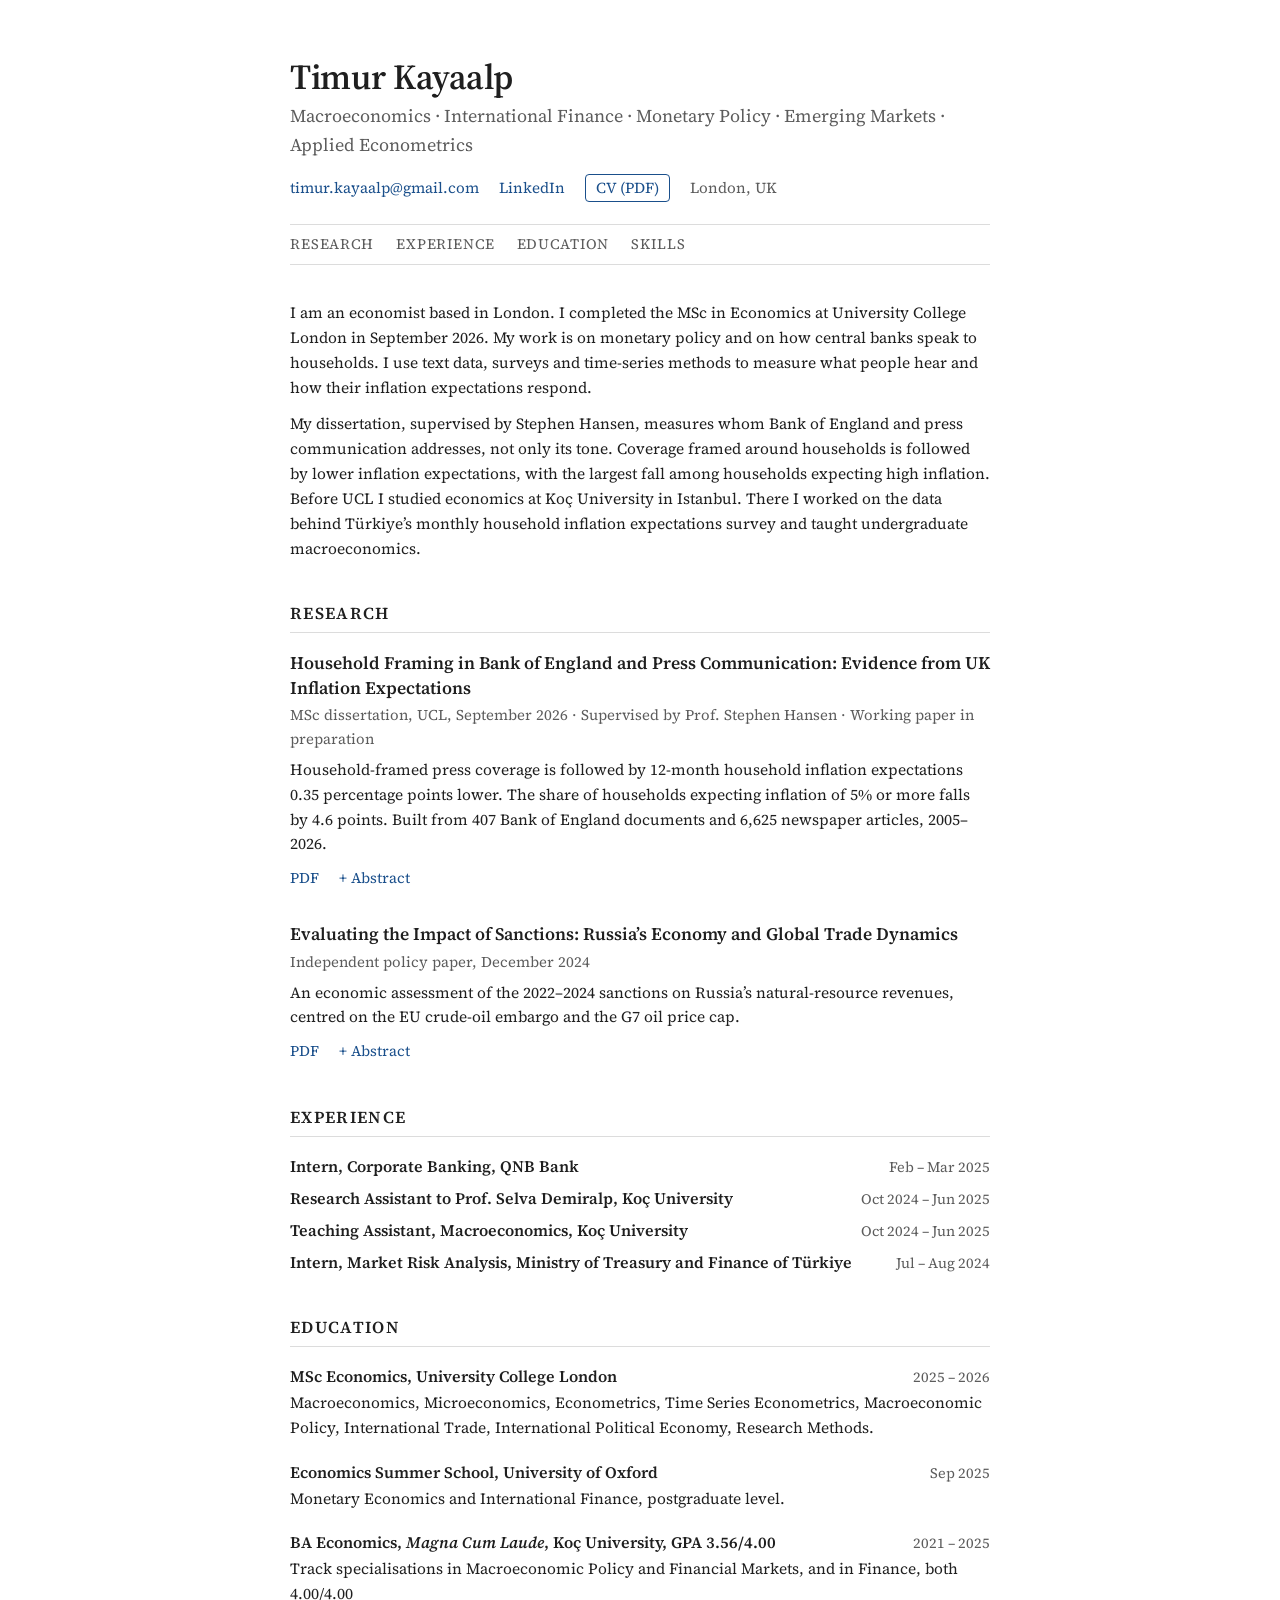
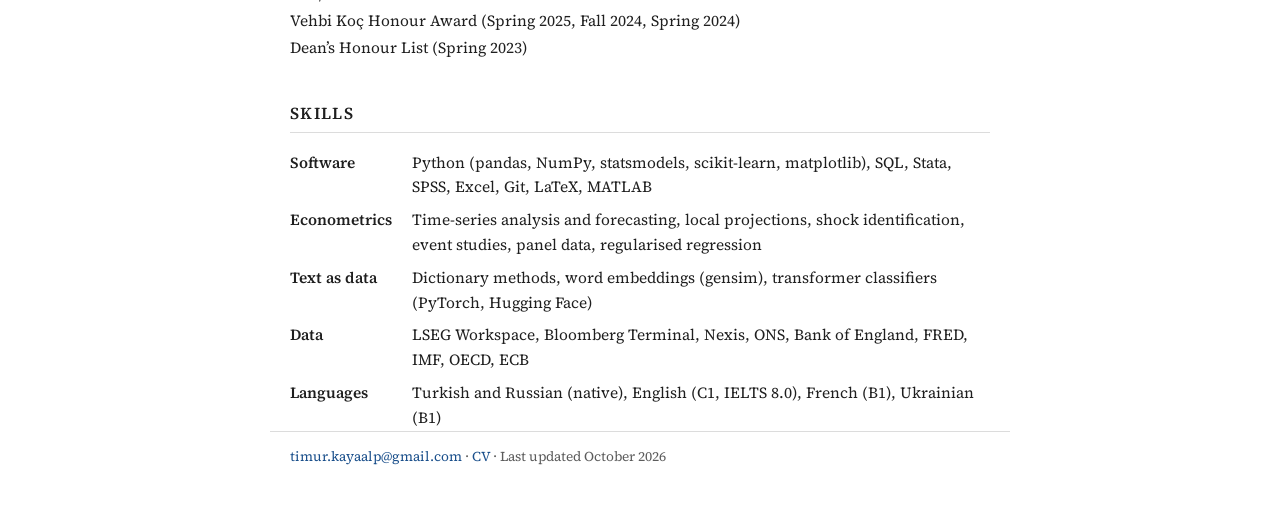
==== index.html @ c1210255 "Shorter experience entries, newest-first order, BA details on separate lines, smaller body text Co-A" ====
<!doctype html>
<html lang="en-GB">
<head>
<meta charset="utf-8">
<meta name="viewport" content="width=device-width, initial-scale=1">
<title>Timur Kayaalp | Economist</title>
<meta name="description" content="Timur Kayaalp, economist in London. MSc Economics, UCL. Research on central bank communication, household inflation expectations and applied time-series econometrics.">
<meta name="author" content="Timur Kayaalp">
<link rel="canonical" href="https://timurkayaalp.com/">
<link rel="icon" href="favicon.svg" type="image/svg+xml">

<meta property="og:type" content="profile">
<meta property="og:title" content="Timur Kayaalp | Economist">
<meta property="og:description" content="MSc Economics, UCL. Research on central bank communication and household inflation expectations.">
<meta property="og:url" content="https://timurkayaalp.com/">
<meta property="og:site_name" content="Timur Kayaalp">
<meta property="og:locale" content="en_GB">
<meta name="twitter:card" content="summary">

<script type="application/ld+json">
{
  "@context": "https://schema.org",
  "@type": "Person",
  "name": "Timur Kayaalp",
  "url": "https://timurkayaalp.com/",
  "email": "mailto:timur.kayaalp@gmail.com",
  "jobTitle": "Economist",
  "address": { "@type": "PostalAddress", "addressLocality": "London", "addressCountry": "GB" },
  "alumniOf": [
    { "@type": "CollegeOrUniversity", "name": "University College London" },
    { "@type": "CollegeOrUniversity", "name": "Koç University" }
  ],
  "knowsAbout": ["Macroeconomics", "Monetary policy", "Central bank communication", "Inflation expectations", "Applied econometrics", "Emerging markets"],
  "sameAs": ["https://www.linkedin.com/in/timurkayaalp/"]
}
</script>

<link rel="preconnect" href="https://fonts.googleapis.com">
<link rel="preconnect" href="https://fonts.gstatic.com" crossorigin>
<link href="https://fonts.googleapis.com/css2?family=Source+Serif+4:ital,opsz,wght@0,8..60,400;0,8..60,600;1,8..60,400&display=swap" rel="stylesheet">
<link rel="stylesheet" href="style.css">
</head>
<body>
<a class="skip" href="#main">Skip to content</a>

<header class="site-header">
  <div class="wrap">
    <h1>Timur Kayaalp</h1>
    <p class="tagline">Macroeconomics &middot; International Finance &middot; Monetary Policy &middot; Emerging Markets &middot; Applied Econometrics</p>
    <ul class="contact">
      <li><a href="mailto:timur.kayaalp@gmail.com">timur.kayaalp@gmail.com</a></li>
      <li><a href="https://www.linkedin.com/in/timurkayaalp/">LinkedIn</a></li>
      <li><a class="button" href="cv/Kayaalp_Timur_CV.pdf">CV (PDF)</a></li>
      <li class="place">London, UK</li>
    </ul>
    <nav aria-label="Sections">
      <a href="#research">Research</a>
      <a href="#experience">Experience</a>
      <a href="#education">Education</a>
      <a href="#skills">Skills</a>
    </nav>
  </div>
</header>

<main id="main" class="wrap">

<section id="about" aria-label="About">
  <p>I am an economist based in London. I completed the MSc in Economics at University College London in September 2026. My work is on monetary policy and on how central banks speak to households. I use text data, surveys and time-series methods to measure what people hear and how their inflation expectations respond.</p>
  <p>My dissertation, supervised by Stephen Hansen, measures whom Bank of England and press communication addresses, not only its tone. Coverage framed around households is followed by lower inflation expectations, with the largest fall among households expecting high inflation. Before UCL I studied economics at Ko&ccedil; University in Istanbul. There I worked on the data behind T&uuml;rkiye&rsquo;s monthly household inflation expectations survey and taught undergraduate macroeconomics.</p>
</section>

<section id="research">
  <h2>Research</h2>

  <article class="paper">
    <h3><a href="papers/Kayaalp_2026_Household-Framing.pdf">Household Framing in Bank of England and Press Communication: Evidence from UK Inflation Expectations</a></h3>
    <p class="meta">MSc dissertation, UCL, September 2026 &middot; Supervised by Prof. Stephen Hansen &middot; Working paper in preparation</p>
    <p class="summary">Household-framed press coverage is followed by 12-month household inflation expectations 0.35 percentage points lower. The share of households expecting inflation of 5% or more falls by 4.6 points. Built from 407 Bank of England documents and 6,625 newspaper articles, 2005&ndash;2026.</p>
    <p class="links"><a href="papers/Kayaalp_2026_Household-Framing.pdf">PDF</a></p>
    <details>
      <summary>Abstract</summary>
      <p>Between 2005 and 2026 the mean UK household inflation expectation was 2.97% against realised inflation of 2.89%. Behind that mean, 22% of households expected inflation above 5%. Anchoring is therefore a property of the average household and not of the distribution behind it. This dissertation measures the audience a message addresses, not only its hawkish or dovish direction. Four measures are built from Bank of England documents and 6,625 newspaper articles across five national titles, monthly from November 2005 to July 2026, and their surprise component is traced through lag-augmented local projections, identified with a policy shock built on the Committee&rsquo;s own projections and a sign rotation that separates stance from information.</p>
      <p>The audience measures move household expectations, while the direction measures do not. Household-framed press coverage is followed by expectations 0.35 percentage points lower a year ahead, and Bank text by 0.26. The response is concentrated in the tails: framing shrinks the share expecting 5% or more by 4.6 points. The effect is largest when coverage is light, falling from 0.68 to 0.12 percentage points as attention rises.</p>
    </details>
  </article>

  <article class="paper">
    <h3><a href="papers/Kayaalp_2024_Sanctions.pdf">Evaluating the Impact of Sanctions: Russia&rsquo;s Economy and Global Trade Dynamics</a></h3>
    <p class="meta">Independent policy paper, December 2024</p>
    <p class="summary">An economic assessment of the 2022&ndash;2024 sanctions on Russia&rsquo;s natural-resource revenues, centred on the EU crude-oil embargo and the G7 oil price cap.</p>
    <p class="links"><a href="papers/Kayaalp_2024_Sanctions.pdf">PDF</a></p>
    <details>
      <summary>Abstract</summary>
      <p>This paper assesses how effective the 2022&ndash;2024 sanctions have been in reducing natural-resource revenues, focusing on the EU crude-oil embargo and the G7 oil price cap alongside SWIFT exclusions and export controls. It traces the macroeconomic adjustment, from the exchange rate and the policy-rate path to fiscal stimulus and the rerouting of energy exports to new markets. Broad measures lose force once markets adjust, while targeted instruments such as the price cap are easier to enforce. The paper sets out ways to strengthen the price-cap mechanism through shipping and insurance regulation, the level of the cap and enforcement.</p>
    </details>
  </article>
</section>

<section id="experience">
  <h2>Experience</h2>

  <div class="entry">
    <div class="entry-head">
      <h3>Intern, Corporate Banking, QNB Bank</h3>
      <span class="when">Feb &ndash; Mar 2025</span>
    </div>
  </div>

  <div class="entry">
    <div class="entry-head">
      <h3>Research Assistant to Prof. Selva Demiralp, Ko&ccedil; University</h3>
      <span class="when">Oct 2024 &ndash; Jun 2025</span>
    </div>
  </div>

  <div class="entry">
    <div class="entry-head">
      <h3>Teaching Assistant, Macroeconomics, Ko&ccedil; University</h3>
      <span class="when">Oct 2024 &ndash; Jun 2025</span>
    </div>
  </div>

  <div class="entry">
    <div class="entry-head">
      <h3>Intern, Market Risk Analysis, Ministry of Treasury and Finance of T&uuml;rkiye</h3>
      <span class="when">Jul &ndash; Aug 2024</span>
    </div>
  </div>
</section>

<section id="education">
  <h2>Education</h2>

  <div class="entry">
    <div class="entry-head">
      <h3>MSc Economics, University College London</h3>
      <span class="when">2025 &ndash; 2026</span>
    </div>
    <p>Macroeconomics, Microeconomics, Econometrics, Time Series Econometrics, Macroeconomic Policy, International Trade, International Political Economy, Research Methods.</p>
  </div>

  <div class="entry">
    <div class="entry-head">
      <h3>Economics Summer School, University of Oxford</h3>
      <span class="when">Sep 2025</span>
    </div>
    <p>Monetary Economics and International Finance, postgraduate level.</p>
  </div>

  <div class="entry">
    <div class="entry-head">
      <h3>BA Economics, <em>Magna Cum Laude</em>, Ko&ccedil; University, GPA 3.56/4.00</h3>
      <span class="when">2021 &ndash; 2025</span>
    </div>
    <p>Track specialisations in Macroeconomic Policy and Financial Markets, and in Finance, both 4.00/4.00</p>
    <p>Vehbi Ko&ccedil; Honour Award (Spring 2025, Fall 2024, Spring 2024)</p>
    <p>Dean&rsquo;s Honour List (Spring 2023)</p>
  </div>
</section>

<section id="skills">
  <h2>Skills</h2>
  <dl class="skills">
    <dt>Software</dt>
    <dd>Python (pandas, NumPy, statsmodels, scikit-learn, matplotlib), SQL, Stata, SPSS, Excel, Git, LaTeX, MATLAB</dd>
    <dt>Econometrics</dt>
    <dd>Time-series analysis and forecasting, local projections, shock identification, event studies, panel data, regularised regression</dd>
    <dt>Text as data</dt>
    <dd>Dictionary methods, word embeddings (gensim), transformer classifiers (PyTorch, Hugging Face)</dd>
    <dt>Data</dt>
    <dd>LSEG Workspace, Bloomberg Terminal, Nexis, ONS, Bank of England, FRED, IMF, OECD, ECB</dd>
    <dt>Languages</dt>
    <dd>Turkish and Russian (native), English (C1, IELTS 8.0), French (B1), Ukrainian (B1)</dd>
  </dl>
</section>

</main>

<footer class="wrap">
  <p><a href="mailto:timur.kayaalp@gmail.com">timur.kayaalp@gmail.com</a> &middot; <a href="cv/Kayaalp_Timur_CV.pdf">CV</a> &middot; Last updated October 2026</p>
</footer>

</body>
</html>
---- style.css ----
:root {
  --text: #1f1f1f;
  --muted: #5c5c5c;
  --link: #1a4f8b;
  --link-hover: #0f3460;
  --rule: #dcdcdc;
  --bg: #ffffff;
  --panel: #f6f5f2;
  --focus: #e0a526;
}
@media (prefers-color-scheme: dark) {
  :root {
    --text: #e6e6e6;
    --muted: #a6a6a6;
    --link: #8db8ea;
    --link-hover: #b9d4f3;
    --rule: #383838;
    --bg: #161616;
    --panel: #1f1f1f;
    --focus: #e0a526;
  }
}

* { box-sizing: border-box; }

html { scroll-behavior: smooth; }
@media (prefers-reduced-motion: reduce) {
  html { scroll-behavior: auto; }
}

body {
  margin: 0;
  background: var(--bg);
  color: var(--text);
  font-family: "Source Serif 4", Georgia, "Times New Roman", serif;
  font-size: 18px;
  line-height: 1.6;
  -webkit-text-size-adjust: 100%;
}

.wrap {
  max-width: 740px;
  margin: 0 auto;
  padding-left: 20px;
  padding-right: 20px;
}

a { color: var(--link); text-decoration: none; }
a:hover { color: var(--link-hover); text-decoration: underline; text-underline-offset: 2px; }
a:focus-visible, summary:focus-visible {
  outline: 2px solid var(--focus);
  outline-offset: 2px;
  border-radius: 2px;
}

.skip {
  position: absolute;
  left: -9999px;
  top: 8px;
  background: var(--bg);
  padding: 6px 10px;
  z-index: 10;
}
.skip:focus { left: 8px; }

/* Header */
.site-header .wrap { padding-top: 56px; }
h1 { font-size: 2.2rem; font-weight: 600; margin: 0 0 4px; letter-spacing: -0.01em; line-height: 1.2; }
.tagline { color: var(--muted); margin: 0 0 14px; }

.contact {
  list-style: none;
  margin: 0;
  padding: 0;
  display: flex;
  flex-wrap: wrap;
  align-items: center;
  gap: 6px 20px;
  font-size: 0.95rem;
}
.contact .place { color: var(--muted); }
.button {
  display: inline-block;
  border: 1px solid var(--link);
  border-radius: 4px;
  padding: 1px 10px;
}
.button:hover { background: var(--link); color: var(--bg); text-decoration: none; }

nav {
  display: flex;
  flex-wrap: wrap;
  gap: 4px 22px;
  margin-top: 22px;
  padding: 8px 0;
  border-top: 1px solid var(--rule);
  border-bottom: 1px solid var(--rule);
  font-size: 0.9rem;
  letter-spacing: 0.06em;
  text-transform: uppercase;
}
nav a { color: var(--muted); }
nav a:hover { color: var(--link); }

/* Sections */
main { padding-top: 8px; }
section { margin-top: 40px; scroll-margin-top: 16px; }
#about { margin-top: 28px; }
h2 {
  font-size: 1.05rem;
  font-weight: 600;
  text-transform: uppercase;
  letter-spacing: 0.08em;
  border-bottom: 1px solid var(--rule);
  padding-bottom: 4px;
  margin: 0 0 18px;
}
section > p { margin: 0 0 12px; font-size: 0.97rem; }

/* Papers */
.paper { margin-bottom: 30px; }
.paper h3 { font-size: 1.1rem; font-weight: 600; margin: 0 0 4px; line-height: 1.4; }
.paper h3 a { color: var(--text); }
.paper h3 a:hover { color: var(--link); }
.meta { color: var(--muted); font-size: 0.93rem; margin: 0 0 6px; }
.summary { margin: 0 0 6px; font-size: 0.97rem; }
.links { display: inline-block; margin: 0 16px 0 0; font-size: 0.93rem; }

details { display: inline; }
details summary {
  cursor: pointer;
  font-size: 0.93rem;
  color: var(--link);
  display: inline;
  list-style: none;
}
details summary::-webkit-details-marker { display: none; }
details summary::before { content: "+ "; }
details[open] summary::before { content: "\2212  "; }
details[open] {
  display: block;
  margin-top: 4px;
}
details[open] summary { display: inline-block; margin-bottom: 8px; }
details p {
  margin: 0 0 10px;
  padding-left: 14px;
  border-left: 2px solid var(--rule);
  font-size: 0.97rem;
}

/* Experience and education */
.entry { margin-bottom: 20px; }
.entry-head {
  display: flex;
  justify-content: space-between;
  align-items: baseline;
  gap: 4px 16px;
  flex-wrap: wrap;
}
.entry h3 { font-size: 1rem; font-weight: 600; margin: 0; line-height: 1.4; }
.when { color: var(--muted); font-size: 0.9rem; white-space: nowrap; font-variant-numeric: tabular-nums; }
.entry p { margin: 2px 0 0; font-size: 0.97rem; }
#experience .entry { margin-bottom: 8px; }

/* Skills */
.skills {
  display: grid;
  grid-template-columns: max-content 1fr;
  gap: 8px 20px;
  margin: 0;
  font-size: 0.97rem;
}
.skills dt { font-weight: 600; }
.skills dd { margin: 0; }

footer {
  margin-top: 56px;
  padding-top: 14px;
  padding-bottom: 40px;
  border-top: 1px solid var(--rule);
  color: var(--muted);
  font-size: 0.85rem;
}
footer p { margin: 0; }

@media (max-width: 560px) {
  body { font-size: 17px; }
  .site-header .wrap { padding-top: 36px; }
  h1 { font-size: 1.85rem; }
  .skills { grid-template-columns: 1fr; gap: 0; }
  .skills dd { margin-bottom: 10px; }
  nav { gap: 4px 16px; }
}

/* Printing the page gives a clean, link-free copy */
@media print {
  body { font-size: 11pt; color: #000; background: #fff; }
  nav, .skip, .button, .links { display: none; }
  details > p { display: block; }
  a { color: #000; }
  section { break-inside: avoid-page; }
}
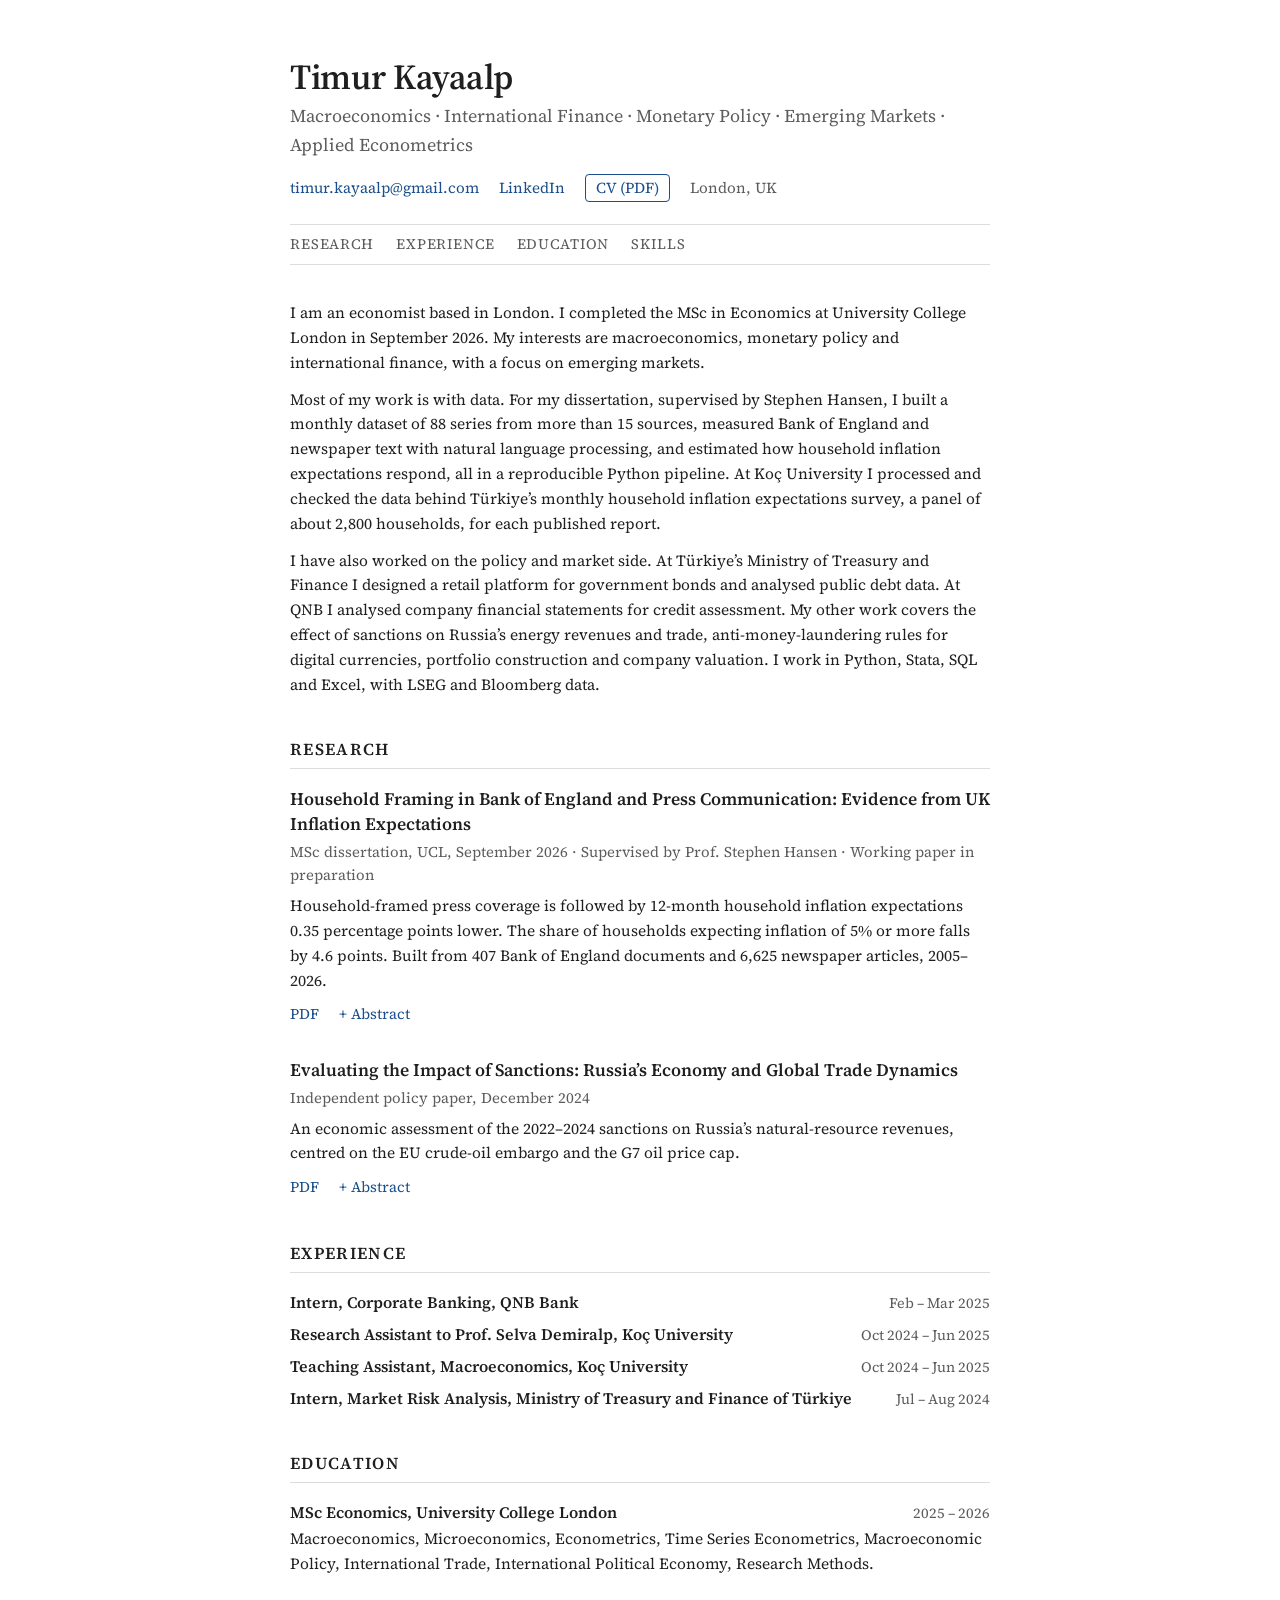
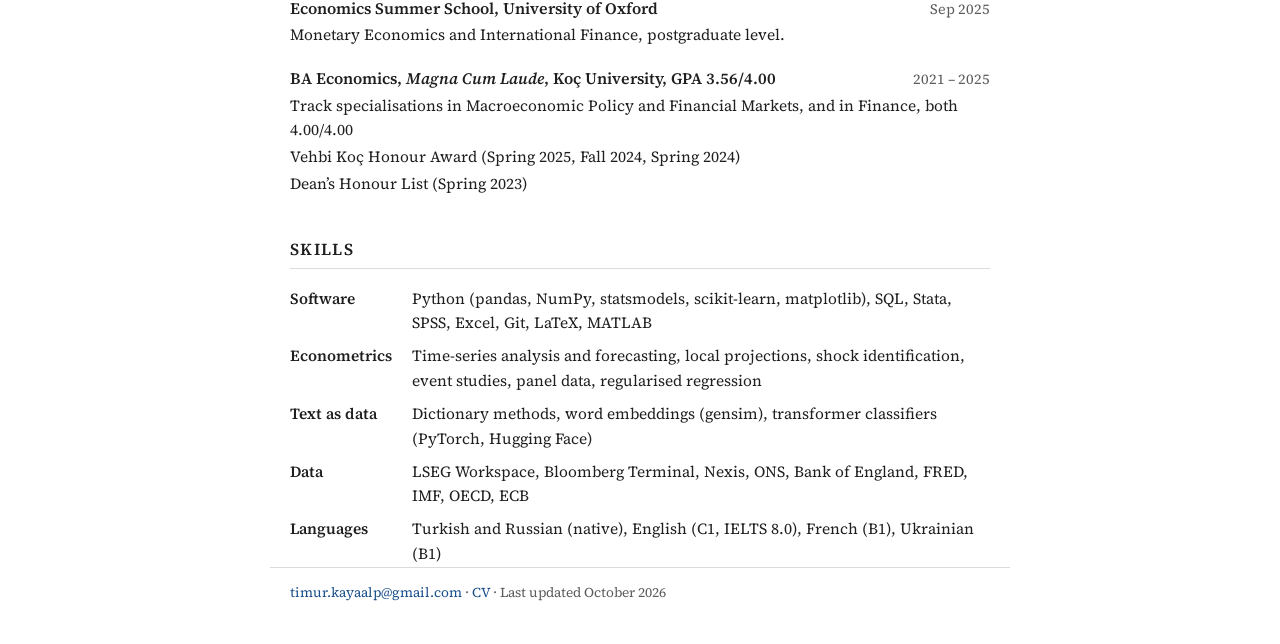
==== commit 3805c994: "Update about section Co-Authored-By: Claude Opus 5.5 <noreply@anthropic.com>" ====
--- a/index.html
+++ b/index.html
@@ -65,8 +65,9 @@
 <main id="main" class="wrap">
 
 <section id="about" aria-label="About">
-  <p>I am an economist based in London. I completed the MSc in Economics at University College London in September 2026. My work is on monetary policy and on how central banks speak to households. I use text data, surveys and time-series methods to measure what people hear and how their inflation expectations respond.</p>
-  <p>My dissertation, supervised by Stephen Hansen, measures whom Bank of England and press communication addresses, not only its tone. Coverage framed around households is followed by lower inflation expectations, with the largest fall among households expecting high inflation. Before UCL I studied economics at Ko&ccedil; University in Istanbul. There I worked on the data behind T&uuml;rkiye&rsquo;s monthly household inflation expectations survey and taught undergraduate macroeconomics.</p>
+  <p>I am an economist based in London. I completed the MSc in Economics at University College London in September 2026. My interests are macroeconomics, monetary policy and international finance, with a focus on emerging markets.</p>
+  <p>Most of my work is with data. For my dissertation, supervised by Stephen Hansen, I built a monthly dataset of 88 series from more than 15 sources, measured Bank of England and newspaper text with natural language processing, and estimated how household inflation expectations respond, all in a reproducible Python pipeline. At Ko&ccedil; University I processed and checked the data behind T&uuml;rkiye&rsquo;s monthly household inflation expectations survey, a panel of about 2,800 households, for each published report.</p>
+  <p>I have also worked on the policy and market side. At T&uuml;rkiye&rsquo;s Ministry of Treasury and Finance I designed a retail platform for government bonds and analysed public debt data. At QNB I analysed company financial statements for credit assessment. My other work covers the effect of sanctions on Russia&rsquo;s energy revenues and trade, anti-money-laundering rules for digital currencies, portfolio construction and company valuation. I work in Python, Stata, SQL and Excel, with LSEG and Bloomberg data.</p>
 </section>
 
 <section id="research">
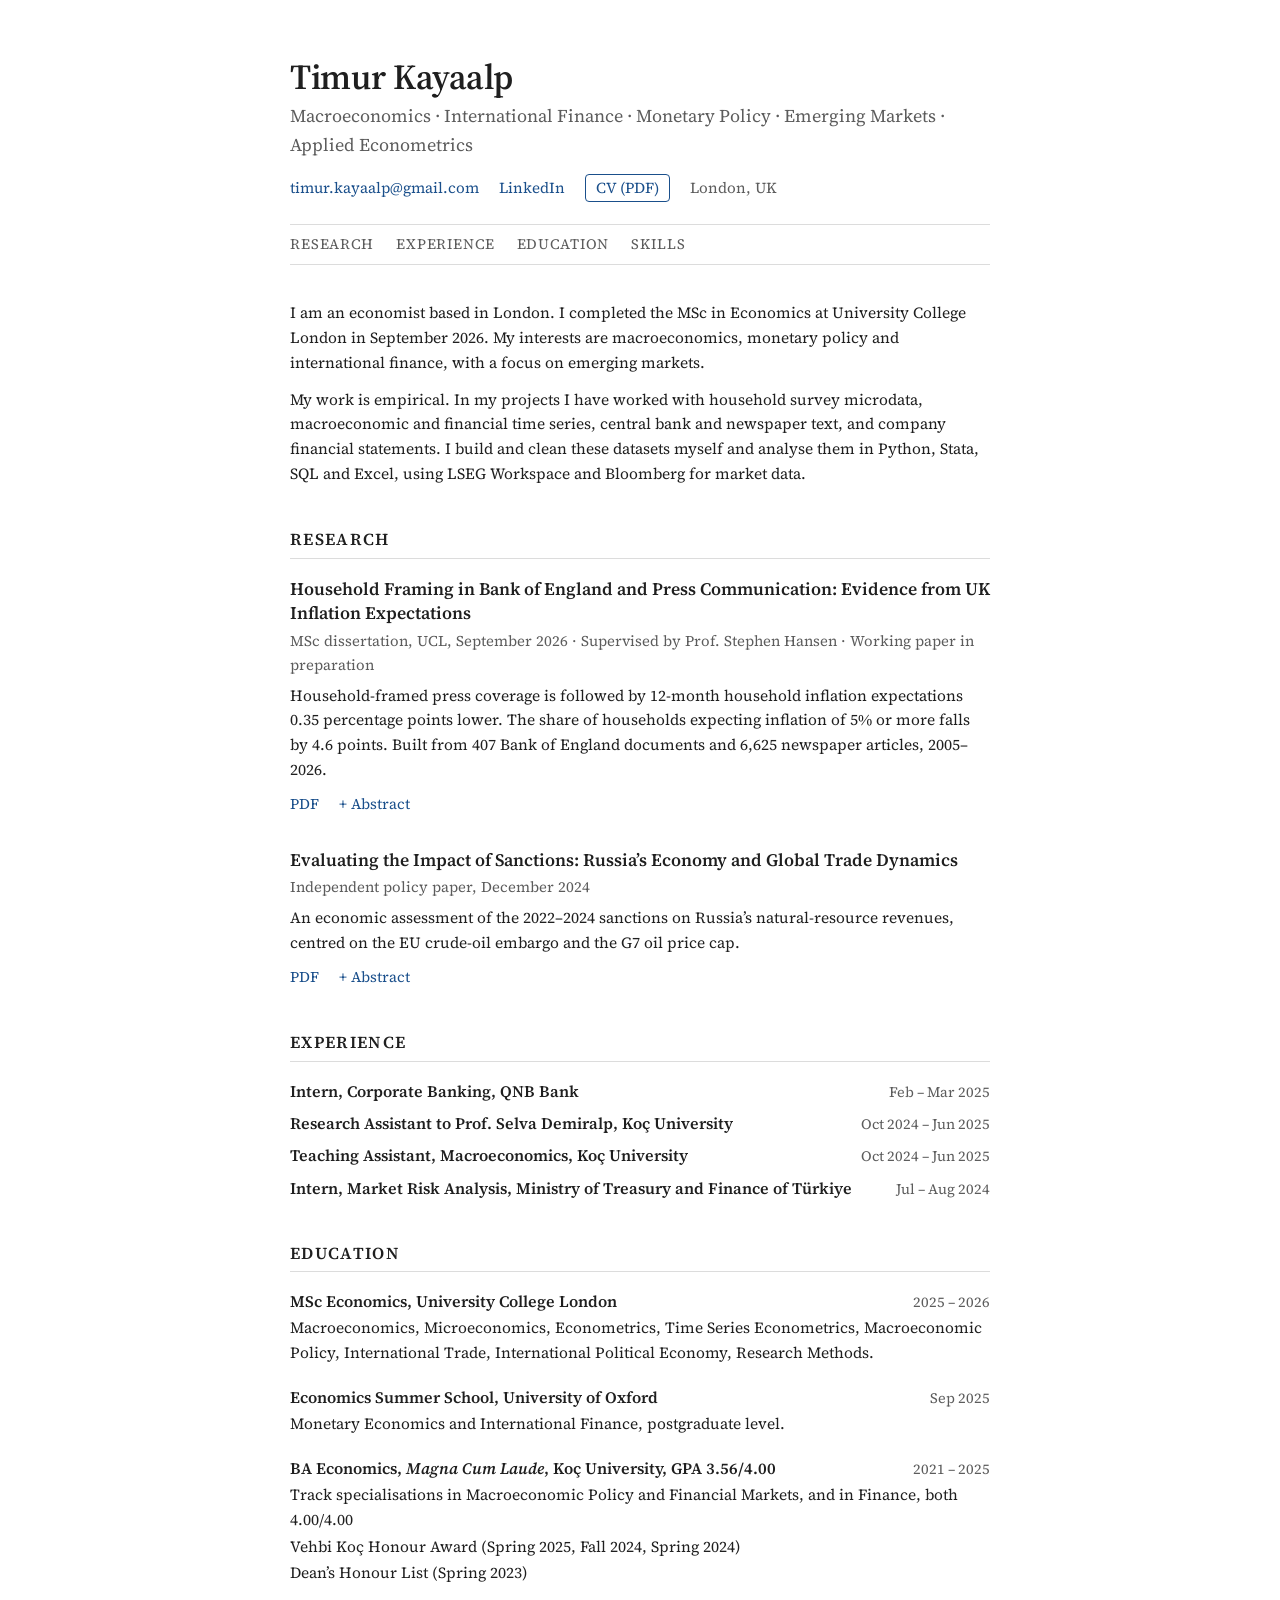
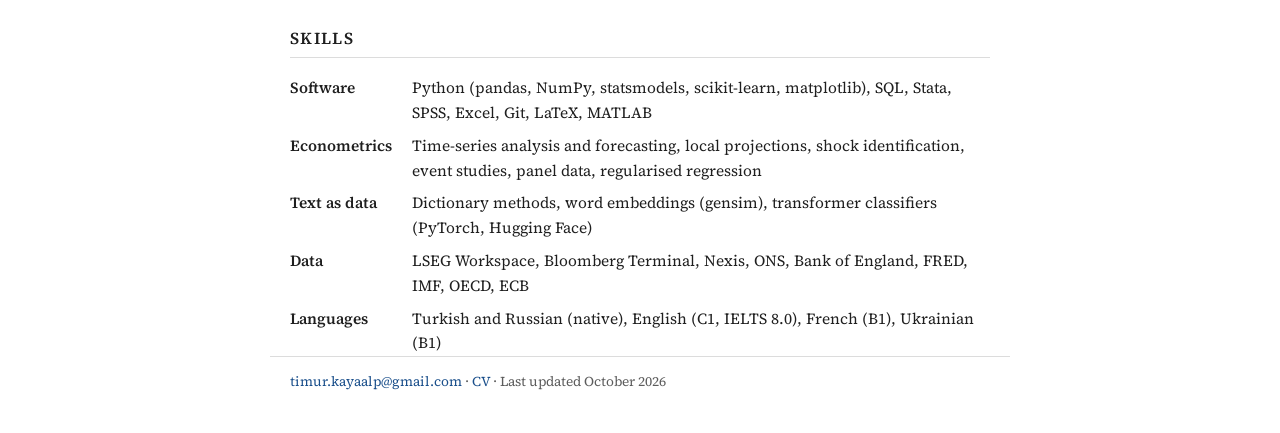
==== commit 79dfe6e4: "Final about section Co-Authored-By: Claude Opus 5.5 <noreply@anthropic.com>" ====
--- a/index.html
+++ b/index.html
@@ -66,8 +66,7 @@
 
 <section id="about" aria-label="About">
   <p>I am an economist based in London. I completed the MSc in Economics at University College London in September 2026. My interests are macroeconomics, monetary policy and international finance, with a focus on emerging markets.</p>
-  <p>Most of my work is with data. For my dissertation, supervised by Stephen Hansen, I built a monthly dataset of 88 series from more than 15 sources, measured Bank of England and newspaper text with natural language processing, and estimated how household inflation expectations respond, all in a reproducible Python pipeline. At Ko&ccedil; University I processed and checked the data behind T&uuml;rkiye&rsquo;s monthly household inflation expectations survey, a panel of about 2,800 households, for each published report.</p>
-  <p>I have also worked on the policy and market side. At T&uuml;rkiye&rsquo;s Ministry of Treasury and Finance I designed a retail platform for government bonds and analysed public debt data. At QNB I analysed company financial statements for credit assessment. My other work covers the effect of sanctions on Russia&rsquo;s energy revenues and trade, anti-money-laundering rules for digital currencies, portfolio construction and company valuation. I work in Python, Stata, SQL and Excel, with LSEG and Bloomberg data.</p>
+  <p>My work is empirical. In my projects I have worked with household survey microdata, macroeconomic and financial time series, central bank and newspaper text, and company financial statements. I build and clean these datasets myself and analyse them in Python, Stata, SQL and Excel, using LSEG Workspace and Bloomberg for market data.</p>
 </section>
 
 <section id="research">
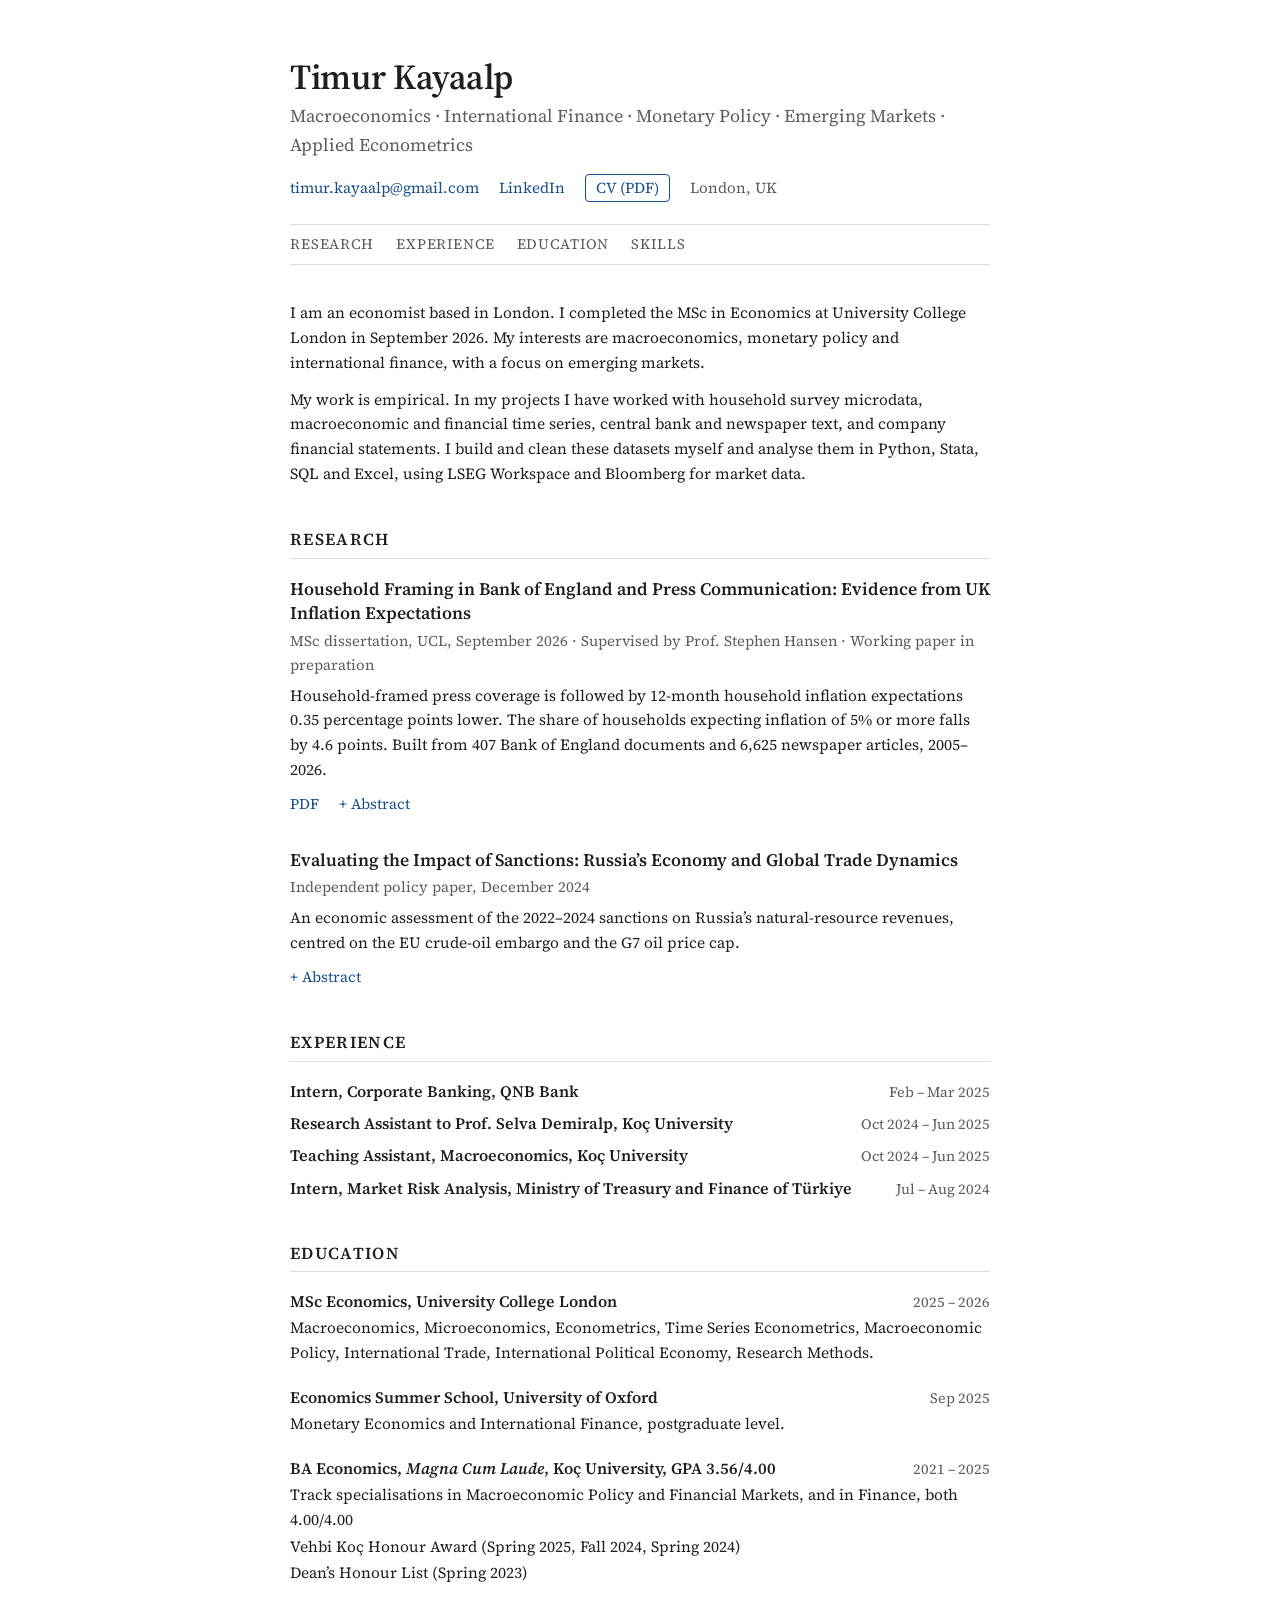
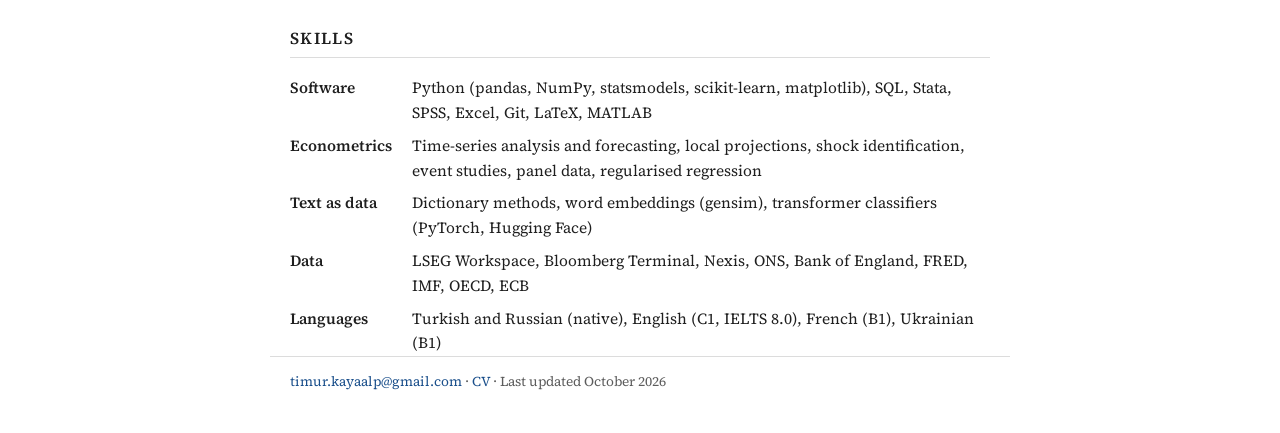
==== commit b61f18ff: "Remove sanctions paper link and trim abstract" ====
--- a/index.html
+++ b/index.html
@@ -85,13 +85,12 @@
   </article>
 
   <article class="paper">
-    <h3><a href="papers/Kayaalp_2024_Sanctions.pdf">Evaluating the Impact of Sanctions: Russia&rsquo;s Economy and Global Trade Dynamics</a></h3>
+    <h3>Evaluating the Impact of Sanctions: Russia&rsquo;s Economy and Global Trade Dynamics</h3>
     <p class="meta">Independent policy paper, December 2024</p>
     <p class="summary">An economic assessment of the 2022&ndash;2024 sanctions on Russia&rsquo;s natural-resource revenues, centred on the EU crude-oil embargo and the G7 oil price cap.</p>
-    <p class="links"><a href="papers/Kayaalp_2024_Sanctions.pdf">PDF</a></p>
     <details>
       <summary>Abstract</summary>
-      <p>This paper assesses how effective the 2022&ndash;2024 sanctions have been in reducing natural-resource revenues, focusing on the EU crude-oil embargo and the G7 oil price cap alongside SWIFT exclusions and export controls. It traces the macroeconomic adjustment, from the exchange rate and the policy-rate path to fiscal stimulus and the rerouting of energy exports to new markets. Broad measures lose force once markets adjust, while targeted instruments such as the price cap are easier to enforce. The paper sets out ways to strengthen the price-cap mechanism through shipping and insurance regulation, the level of the cap and enforcement.</p>
+      <p>This paper assesses how effective the 2022&ndash;2024 sanctions have been in reducing natural-resource revenues, focusing on the EU crude-oil embargo and the G7 oil price cap alongside SWIFT exclusions and export controls. It traces the macroeconomic adjustment, from the exchange rate and the policy-rate path to fiscal stimulus and the rerouting of energy exports to new markets.</p>
     </details>
   </article>
 </section>
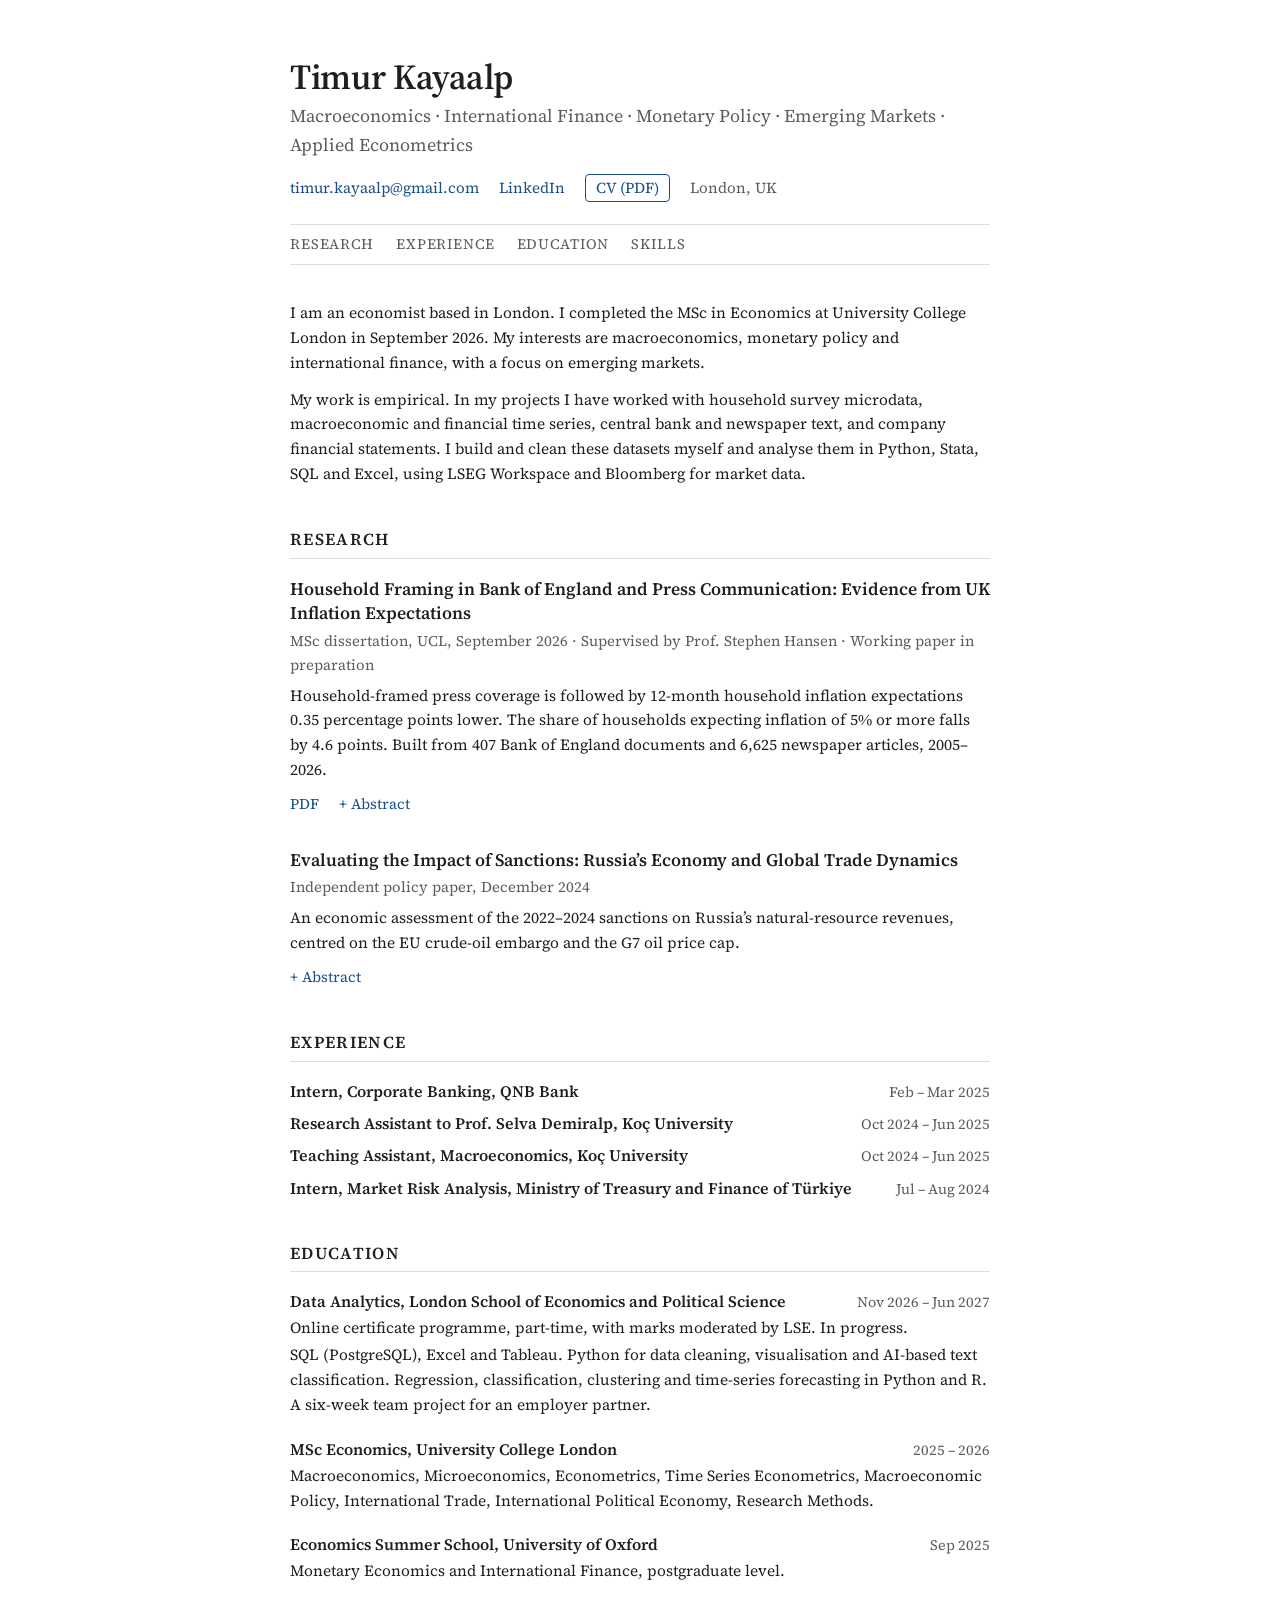
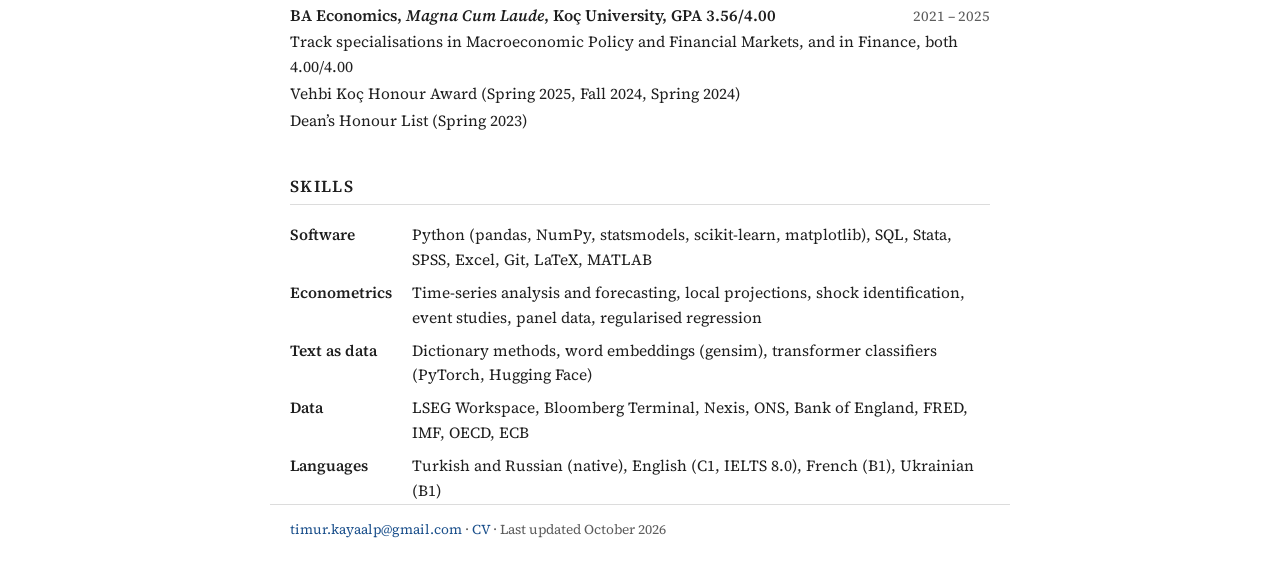
==== commit ca757869: "Add LSE Data Analytics to Education" ====
--- a/index.html
+++ b/index.html
@@ -132,6 +132,15 @@
 
   <div class="entry">
     <div class="entry-head">
+      <h3>Data Analytics, London School of Economics and Political Science</h3>
+      <span class="when">Nov 2026 &ndash; Jun 2027</span>
+    </div>
+    <p>Online certificate programme, part-time, with marks moderated by LSE. In progress.</p>
+    <p>SQL (PostgreSQL), Excel and Tableau. Python for data cleaning, visualisation and AI-based text classification. Regression, classification, clustering and time-series forecasting in Python and R. A six-week team project for an employer partner.</p>
+  </div>
+
+  <div class="entry">
+    <div class="entry-head">
       <h3>MSc Economics, University College London</h3>
       <span class="when">2025 &ndash; 2026</span>
     </div>
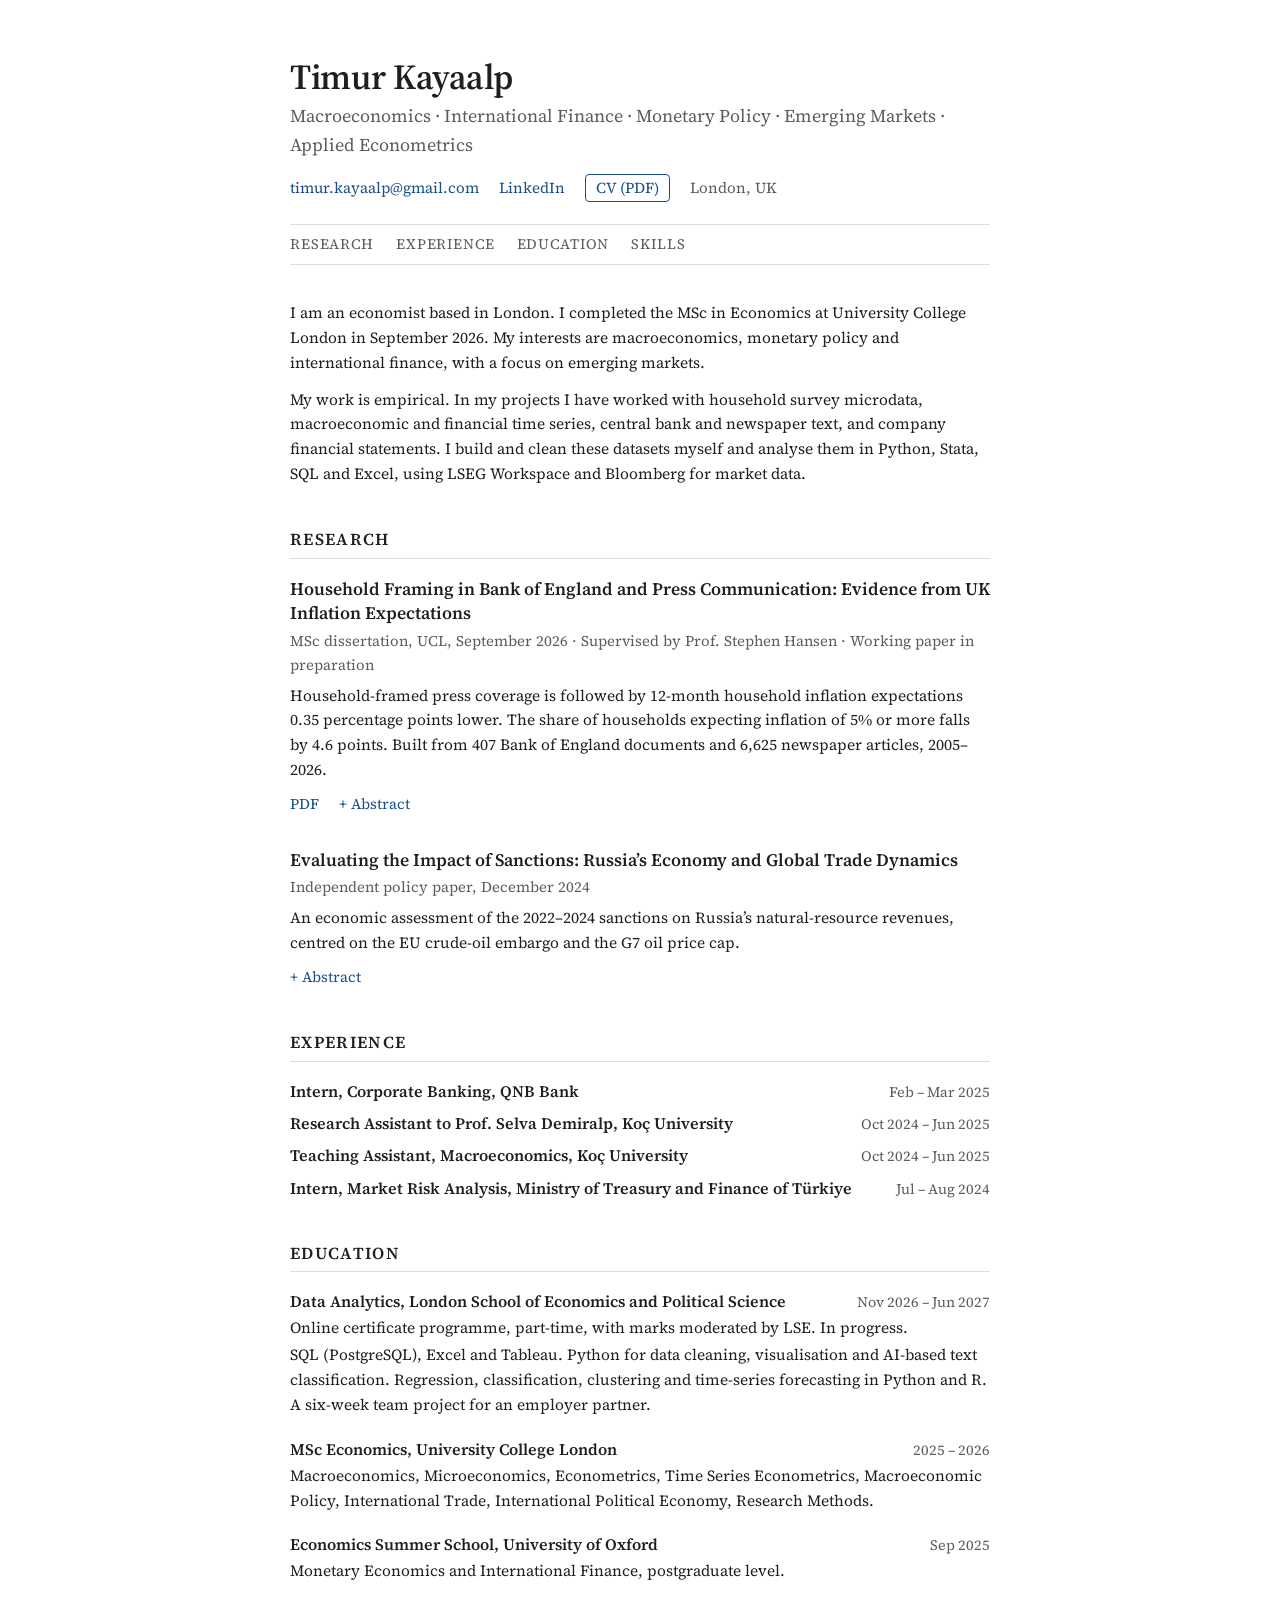
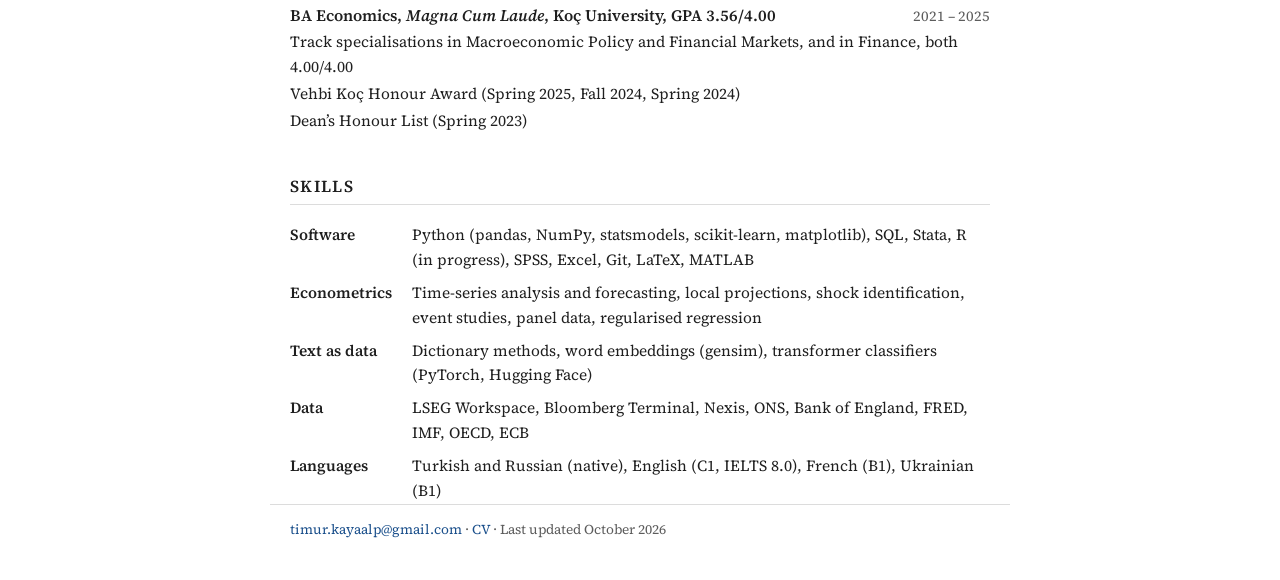
==== commit a2b02740: "Add R (in progress) to skills" ====
--- a/index.html
+++ b/index.html
@@ -170,7 +170,7 @@
   <h2>Skills</h2>
   <dl class="skills">
     <dt>Software</dt>
-    <dd>Python (pandas, NumPy, statsmodels, scikit-learn, matplotlib), SQL, Stata, SPSS, Excel, Git, LaTeX, MATLAB</dd>
+    <dd>Python (pandas, NumPy, statsmodels, scikit-learn, matplotlib), SQL, Stata, R (in progress), SPSS, Excel, Git, LaTeX, MATLAB</dd>
     <dt>Econometrics</dt>
     <dd>Time-series analysis and forecasting, local projections, shock identification, event studies, panel data, regularised regression</dd>
     <dt>Text as data</dt>
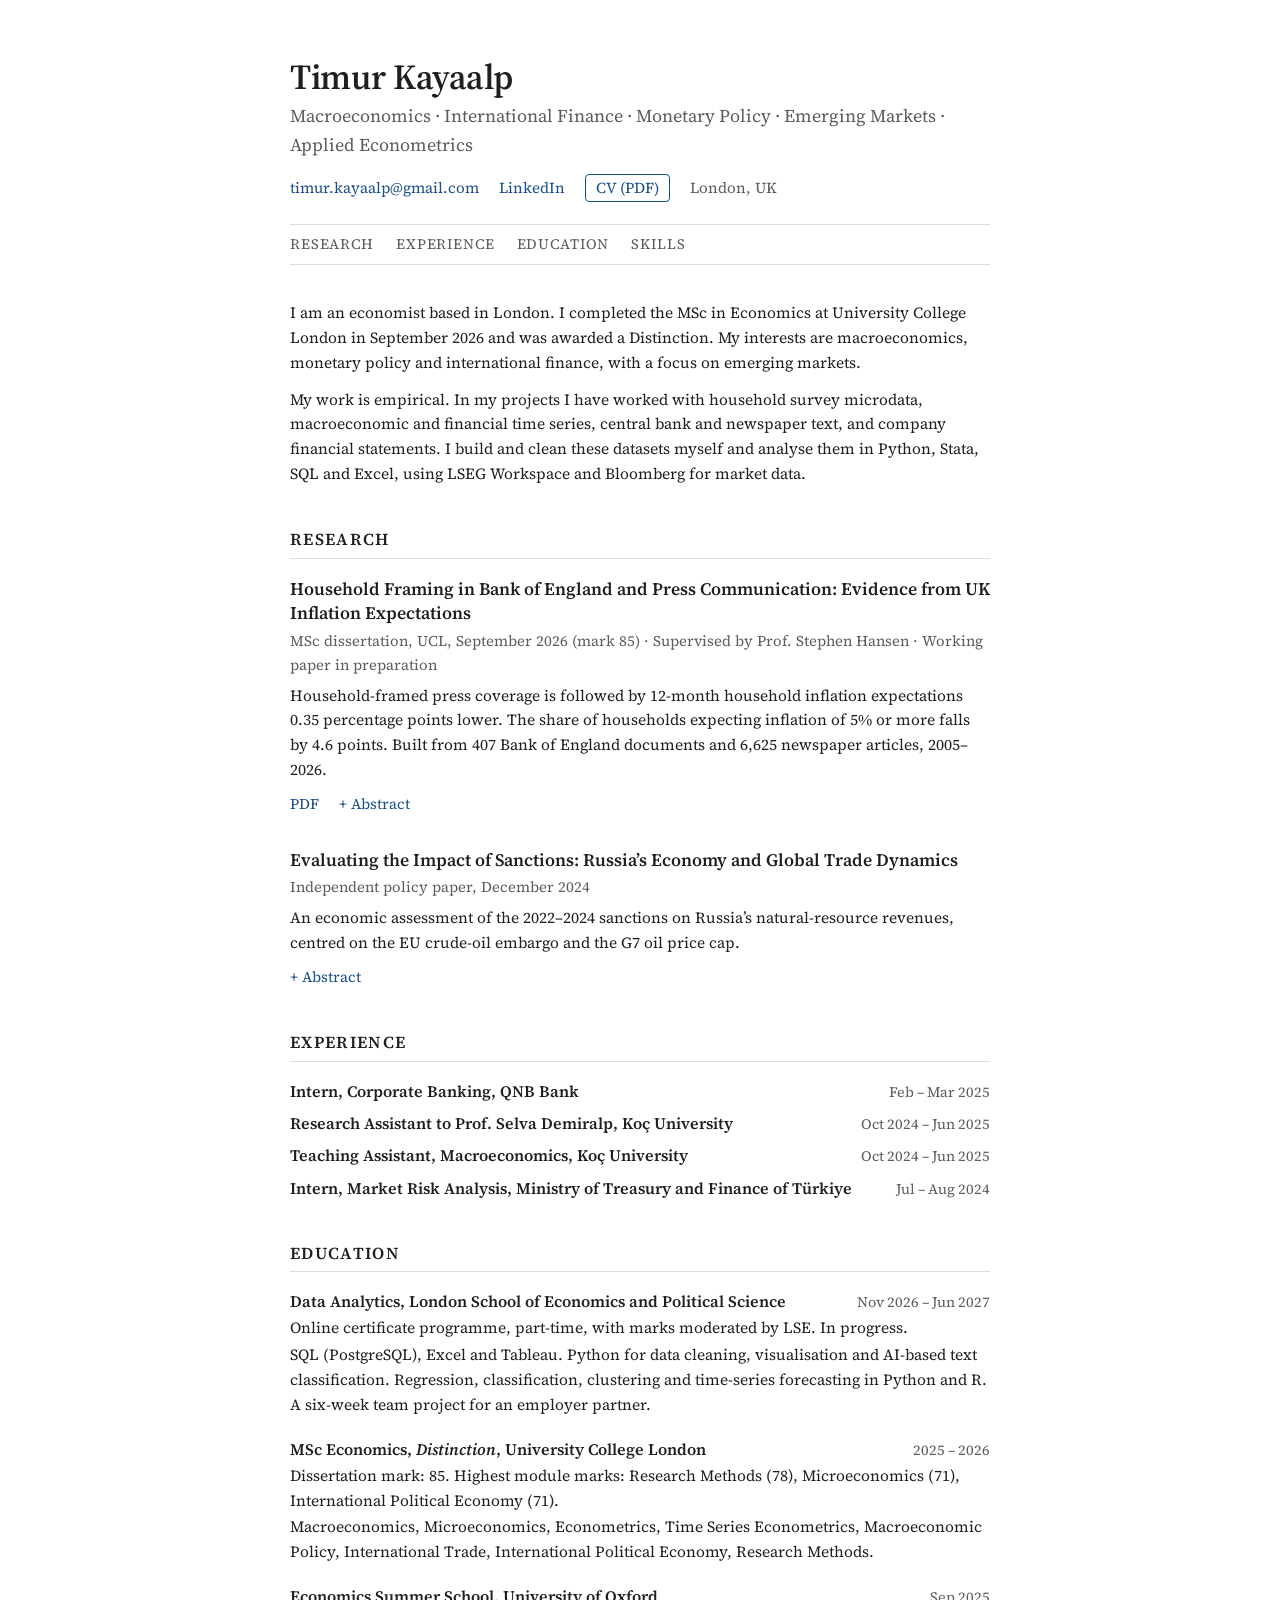
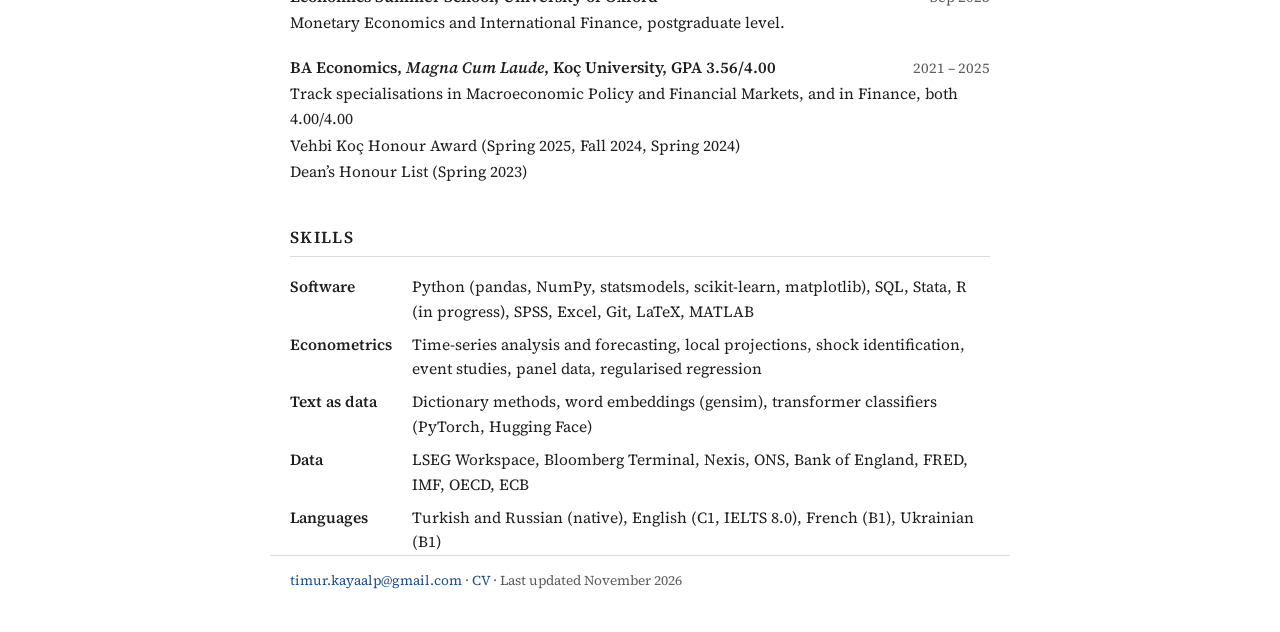
==== commit 6258a37b: "Add UCL Distinction and marks" ====
--- a/index.html
+++ b/index.html
@@ -65,7 +65,7 @@
 <main id="main" class="wrap">
 
 <section id="about" aria-label="About">
-  <p>I am an economist based in London. I completed the MSc in Economics at University College London in September 2026. My interests are macroeconomics, monetary policy and international finance, with a focus on emerging markets.</p>
+  <p>I am an economist based in London. I completed the MSc in Economics at University College London in September 2026 and was awarded a Distinction. My interests are macroeconomics, monetary policy and international finance, with a focus on emerging markets.</p>
   <p>My work is empirical. In my projects I have worked with household survey microdata, macroeconomic and financial time series, central bank and newspaper text, and company financial statements. I build and clean these datasets myself and analyse them in Python, Stata, SQL and Excel, using LSEG Workspace and Bloomberg for market data.</p>
 </section>
 
@@ -74,7 +74,7 @@
 
   <article class="paper">
     <h3><a href="papers/Kayaalp_2026_Household-Framing.pdf">Household Framing in Bank of England and Press Communication: Evidence from UK Inflation Expectations</a></h3>
-    <p class="meta">MSc dissertation, UCL, September 2026 &middot; Supervised by Prof. Stephen Hansen &middot; Working paper in preparation</p>
+    <p class="meta">MSc dissertation, UCL, September 2026 (mark 85) &middot; Supervised by Prof. Stephen Hansen &middot; Working paper in preparation</p>
     <p class="summary">Household-framed press coverage is followed by 12-month household inflation expectations 0.35 percentage points lower. The share of households expecting inflation of 5% or more falls by 4.6 points. Built from 407 Bank of England documents and 6,625 newspaper articles, 2005&ndash;2026.</p>
     <p class="links"><a href="papers/Kayaalp_2026_Household-Framing.pdf">PDF</a></p>
     <details>
@@ -141,9 +141,10 @@
 
   <div class="entry">
     <div class="entry-head">
-      <h3>MSc Economics, University College London</h3>
+      <h3>MSc Economics, <em>Distinction</em>, University College London</h3>
       <span class="when">2025 &ndash; 2026</span>
     </div>
+    <p>Dissertation mark: 85. Highest module marks: Research Methods (78), Microeconomics (71), International Political Economy (71).</p>
     <p>Macroeconomics, Microeconomics, Econometrics, Time Series Econometrics, Macroeconomic Policy, International Trade, International Political Economy, Research Methods.</p>
   </div>
 
@@ -185,7 +186,7 @@
 </main>
 
 <footer class="wrap">
-  <p><a href="mailto:timur.kayaalp@gmail.com">timur.kayaalp@gmail.com</a> &middot; <a href="cv/Kayaalp_Timur_CV.pdf">CV</a> &middot; Last updated October 2026</p>
+  <p><a href="mailto:timur.kayaalp@gmail.com">timur.kayaalp@gmail.com</a> &middot; <a href="cv/Kayaalp_Timur_CV.pdf">CV</a> &middot; Last updated November 2026</p>
 </footer>
 
 </body>
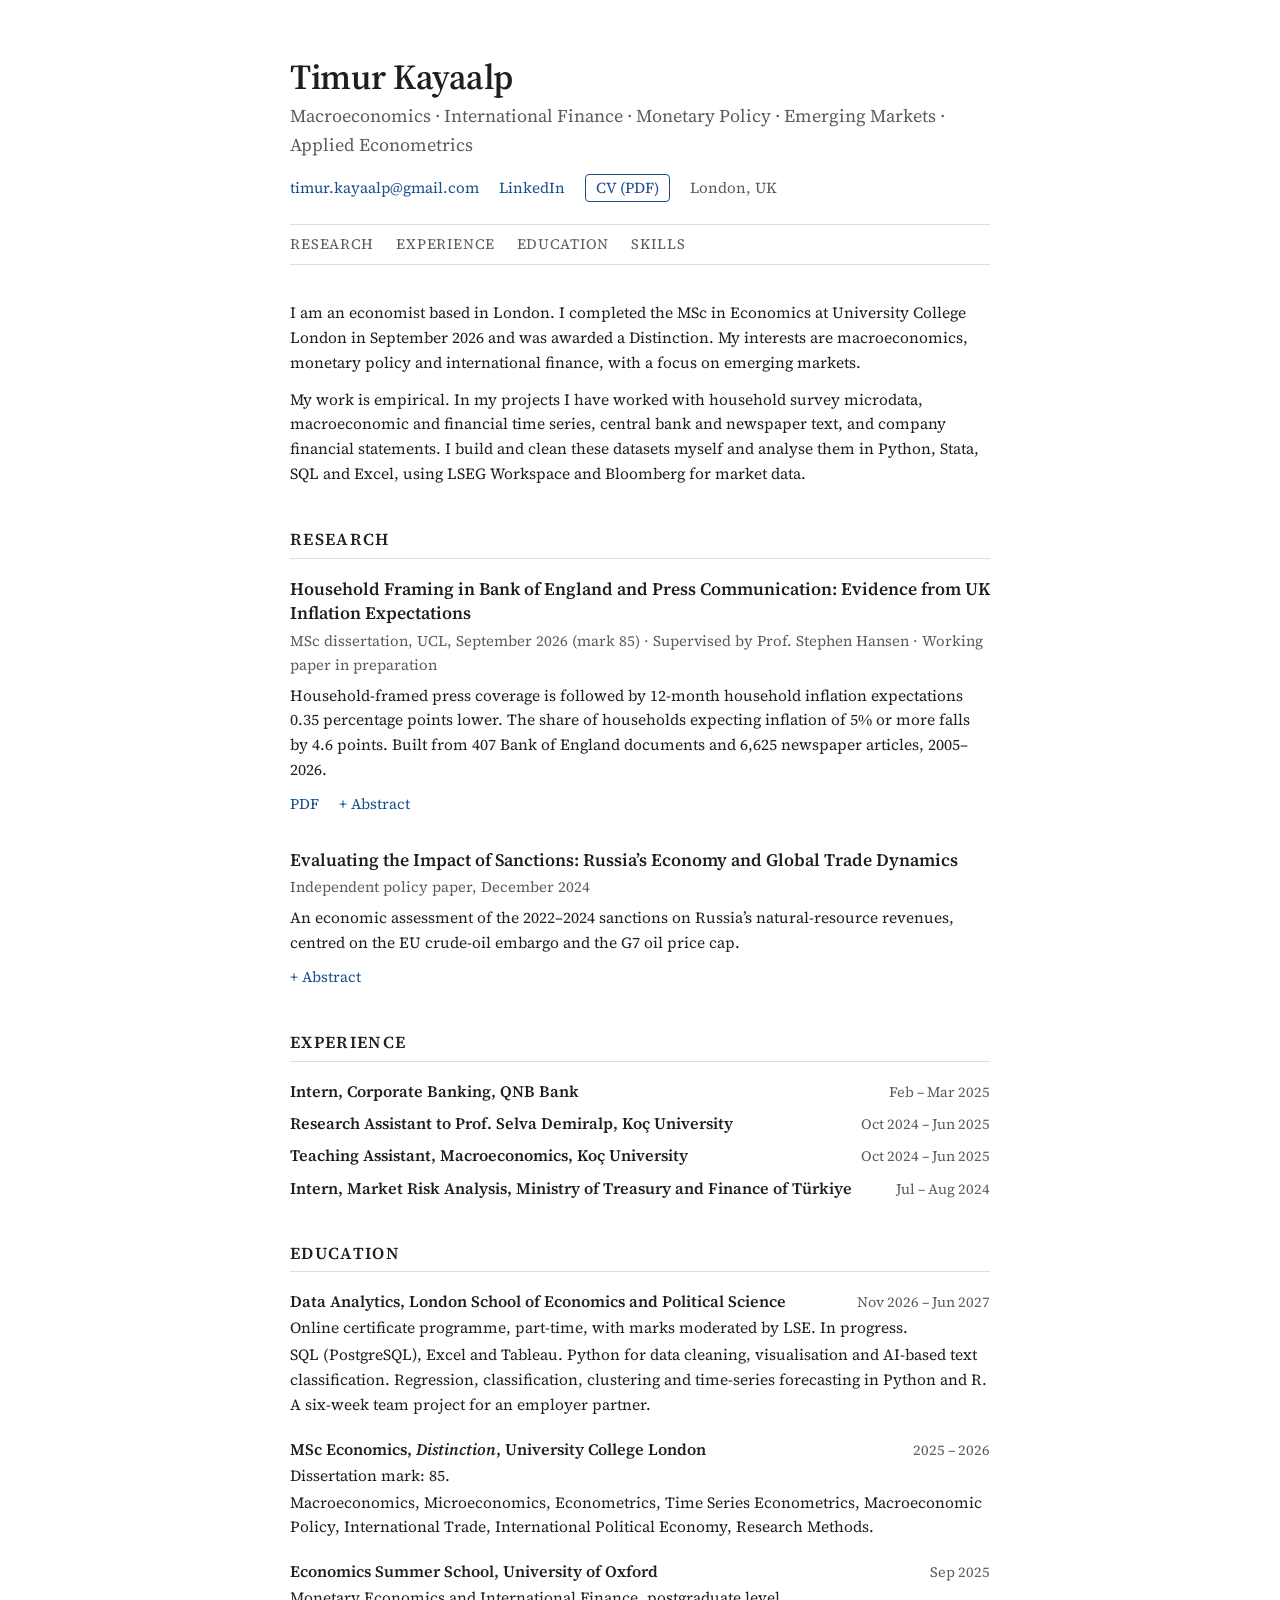
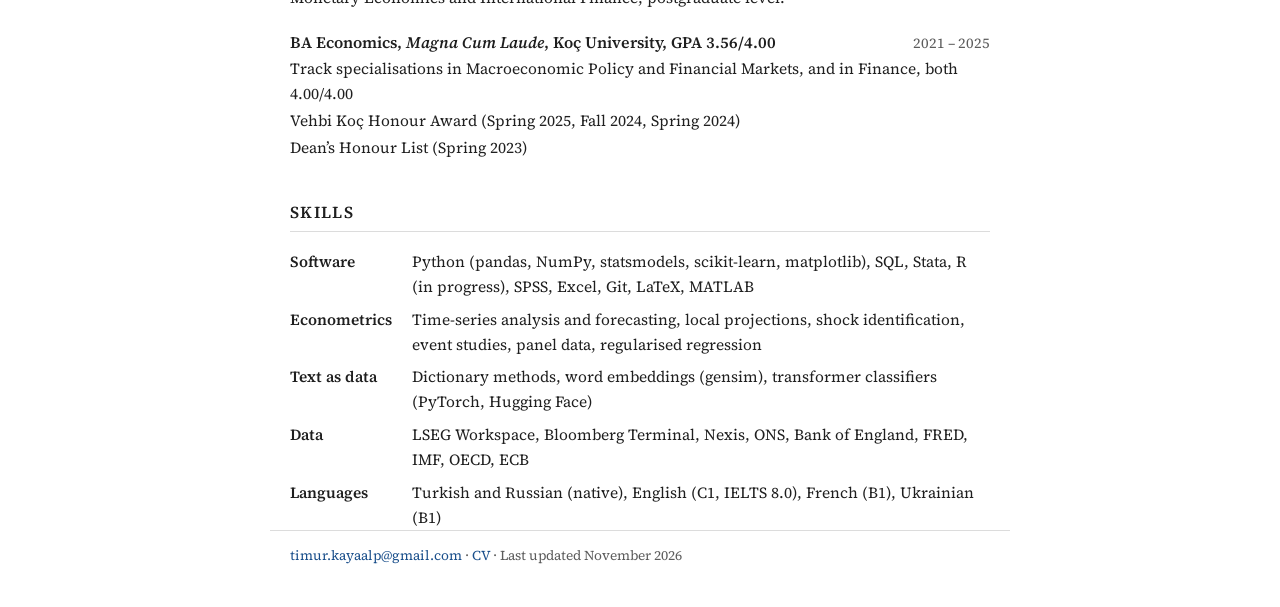
==== commit 2e2ae959: "Remove module marks" ====
--- a/index.html
+++ b/index.html
@@ -144,7 +144,7 @@
       <h3>MSc Economics, <em>Distinction</em>, University College London</h3>
       <span class="when">2025 &ndash; 2026</span>
     </div>
-    <p>Dissertation mark: 85. Highest module marks: Research Methods (78), Microeconomics (71), International Political Economy (71).</p>
+    <p>Dissertation mark: 85.</p>
     <p>Macroeconomics, Microeconomics, Econometrics, Time Series Econometrics, Macroeconomic Policy, International Trade, International Political Economy, Research Methods.</p>
   </div>
 
